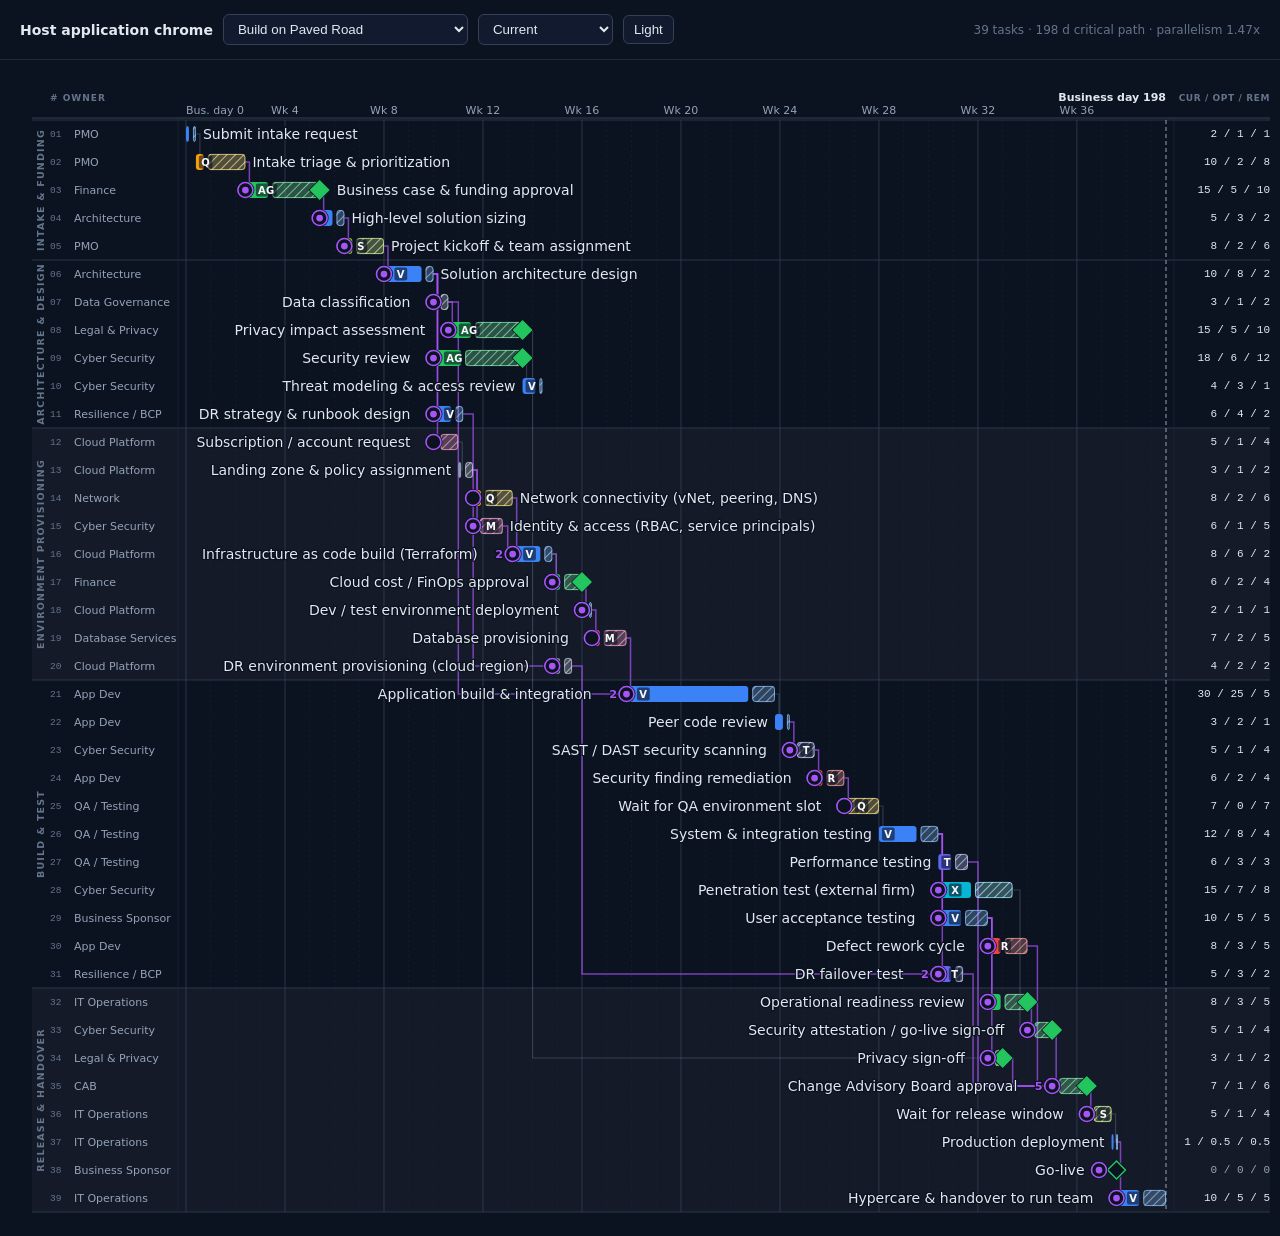
==== examples/embedded.html @ 2da454f1 "Flowline 1.0.2 Scenario-driven value stream timeline: stacked bars separating necessary from removab" ====
<!DOCTYPE html>
<html lang="en">
<head>
<meta charset="utf-8">
<title>Embedded chart (host owns the page)</title>
<style>
  /* deliberately nothing from the app's own stylesheet: the host styles its own page */
  body { margin: 0; font: 14px system-ui, sans-serif; background: #0B1220; color: #E2E8F0; }
  header { padding: 14px 20px; border-bottom: 1px solid #1E293B; display: flex; gap: 10px; align-items: center; }
  select, button { background: #111A2E; color: #E2E8F0; border: 1px solid #334155; border-radius: 6px; padding: 6px 10px; }
  #host { padding: 12px; }
  .note { color: #64748B; margin-left: auto; font-size: 12px; }
</style>
</head>
<body>
  <header>
    <strong>Host application chrome</strong>
    <select id="profile"></select>
    <select id="view">
      <option value="current">Current</option>
      <option value="opportunity">Opportunity</option>
      <option value="waste">Waste / Friction</option>
      <option value="optimal">Optimal</option>
    </select>
    <button id="theme">Light</button>
    <span class="note" id="stat"></span>
  </header>
  <div id="host"></div>

<script src="../js/registry.js"></script>
<script src="../js/units.js"></script>
<script src="../js/schema.js"></script>
<script src="../data/taxonomy.data.js"></script>
<script src="../data/scenario.data.js"></script>
<script src="../data/process.data.js"></script>
<script src="../js/validate.js"></script>
<script src="../js/rules.js"></script>
<script src="../js/schedule.js"></script>
<script src="../js/layout.js"></script>
<script src="../js/render.js"></script>
<script src="../js/analyze.js"></script>
<script src="../js/embed.js"></script>
<script>
  /* This is the whole integration. A React component's useEffect body would
     be these six lines, with update() called from a props change and
     destroy() from the cleanup function. */
  const chart = VSM.embed.create(document.getElementById("host"), {
    profile: "build-paved", view: "current", theme: "dark",
    onSelect: (act, node) => console.log("selected", act.id, node.duration)
  });

  const opts = chart.getScenarioOptions();
  const sel = document.getElementById("profile");
  opts.profiles.forEach(p => sel.add(new Option(p.label, p.id)));
  sel.value = "build-paved";

  const stat = () => {
    const a = chart.analyze();
    document.getElementById("stat").textContent =
      a.tasks + " tasks · " + a.pathDays + " d critical path · parallelism " + a.parallelism + "x";
  };
  stat();

  sel.onchange = () => { chart.update({ profile: sel.value }); stat(); };
  document.getElementById("view").onchange = e => chart.update({ view: e.target.value });
  let dark = true;
  document.getElementById("theme").onclick = e => {
    dark = !dark; chart.update({ theme: dark ? "dark" : "light" });
    document.body.style.background = dark ? "#0B1220" : "#FFFFFF";
    document.body.style.color = dark ? "#E2E8F0" : "#0F172A";
    e.target.textContent = dark ? "Light" : "Dark";
  };
</script>
</body>
</html>
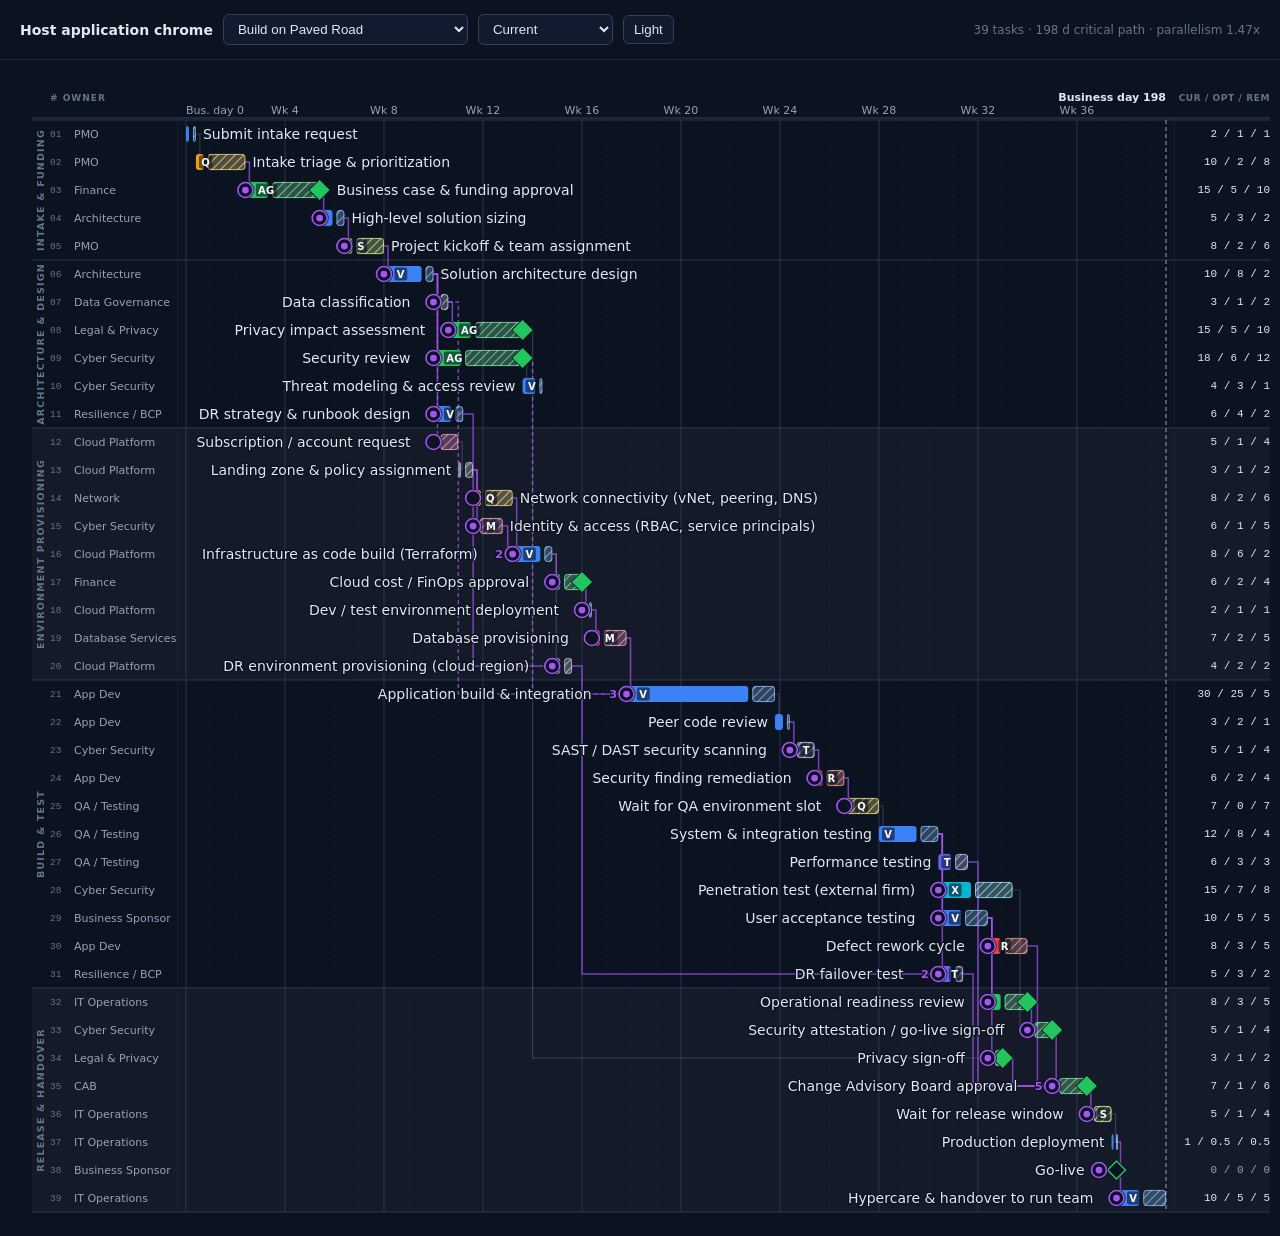
==== commit 3c8ce221: "Fix repository audit defects and release v1.5.1" ====
--- a/examples/embedded.html
+++ b/examples/embedded.html
@@ -35,9 +35,12 @@
 <script src="../data/process.data.js"></script>
 <script src="../js/validate.js"></script>
 <script src="../js/rules.js"></script>
+<script src="../js/derive.js"></script>
 <script src="../js/schedule.js"></script>
+<script src="../js/progress.js"></script>
 <script src="../js/layout.js"></script>
 <script src="../js/render.js"></script>
+<script src="../js/progress-render.js"></script>
 <script src="../js/analyze.js"></script>
 <script src="../js/embed.js"></script>
 <script>
